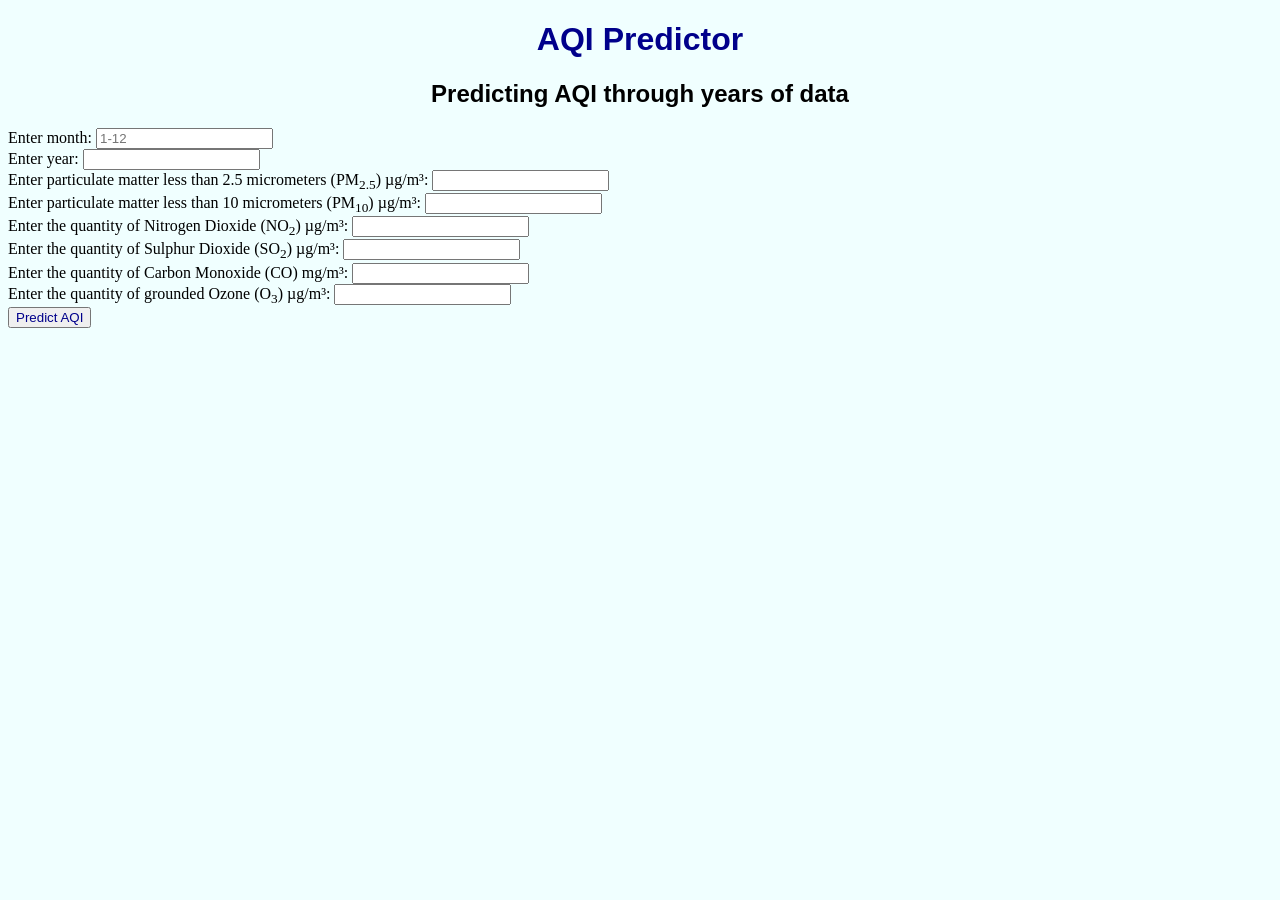
==== index.html @ f8eeca6e "Actual values and percentage error" ====
<!DOCTYPE html>
<html>
    <head>
        <title>
            AQI Predictor
        </title>
        <link rel="stylesheet" href="css.css">
    </head>
    <body>
        <h1>AQI Predictor</h1>
        <h2>Predicting AQI through years of data</h2>
        <form id="aqiForm">
            <label for="month">Enter month:</label>
            <input type="number" id="month" placeholder="1-12">
            <br>
            <label for="year">Enter year:</label>
            <input type="number" id="year">
            <br>
            <label for="pm2_5">Enter particulate matter less than 2.5 micrometers (PM<sub>2.5</sub>) µg/m³:</label>
            <input type="number" id="pm2_5" step="any">
            <br>
            <label for="pm10">Enter particulate matter less than 10 micrometers (PM<sub>10</sub>) µg/m³:</label>
            <input type="number" id="pm10" step="any">
            <br>
            <label for="no2">Enter the quantity of Nitrogen Dioxide (NO<sub>2</sub>) µg/m³:</label>
            <input type="number" id="no2" step="any">
            <br>
            <label for="so2">Enter the quantity of Sulphur Dioxide (SO<sub>2</sub>) µg/m³:</label>
            <input type="number" id="so2" step="any">
            <br>
            <label for="co">Enter the quantity of Carbon Monoxide (CO) mg/m³:</label>
            <input type="number" id="co" step="any">
            <br>
            <label for="ozone">Enter the quantity of grounded Ozone (O<sub>3</sub>) µg/m³:</label>
            <input type="number" id="ozone" step="any">
            <br>
            <button type="submit">Predict AQI</button>
        </form>
        <div id="result"></div>
    <script>
        function calculateSubIndex(conc, breakpoints) {
    for (let [cLo, cHi, iLo, iHi] of breakpoints) {
        if (conc >= cLo && conc <= cHi) {
            return ((iHi - iLo) / (cHi - cLo)) * (conc - cLo) + iLo;
        }
    }
    return null; // out of defined range
}

function calculateActualAQI(pm2_5, pm10, no2, so2, co, ozone) {
    const breakpoints = {
        pm2_5: [[0,30,0,50],[31,60,51,100],[61,90,101,200],[91,120,201,300],[121,250,301,400],[251,380,401,500]],
        pm10:  [[0,50,0,50],[51,100,51,100],[101,250,101,200],[251,350,201,300],[351,430,301,400],[431,510,401,500]],
        no2:   [[0,40,0,50],[41,80,51,100],[81,180,101,200],[181,280,201,300],[281,400,301,400],[401,500,401,500]],
        so2:   [[0,40,0,50],[41,80,51,100],[81,380,101,200],[381,800,201,300],[801,1600,301,400],[1601,2100,401,500]],
        co:    [[0,1,0,50],[1.1,2,51,100],[2.1,10,101,200],[10.1,17,201,300],[17.1,34,301,400],[34.1,50,401,500]],
        ozone: [[0,50,0,50],[51,100,51,100],[101,168,101,200],[169,208,201,300],[209,748,301,400],[749,1000,401,500]]
    };

    const subIndices = [
        calculateSubIndex(pm2_5, breakpoints.pm2_5),
        calculateSubIndex(pm10, breakpoints.pm10),
        calculateSubIndex(no2, breakpoints.no2),
        calculateSubIndex(so2, breakpoints.so2),
        calculateSubIndex(co, breakpoints.co),
        calculateSubIndex(ozone, breakpoints.ozone)
    ].filter(v => v !== null);

    return Math.max(...subIndices);
}
        const BACKEND_URL = "https://aqi-prediction-delhi.onrender.com";

    // Wake up the backend as soon as the page loads and shows a notification
    if (Notification.permission !== "granted" && Notification.permission !== "denied") {
    Notification.requestPermission();
}

window.addEventListener("load", () => {
    fetch(BACKEND_URL)
        .then(() => {
            console.log("Backend warmed up");
            if (Notification.permission === "granted") {
                new Notification("AQI Predictor is ready!", {
                    body: "The backend has finished waking up — you can predict now."
                });
            }
        })
        .catch(error => console.log("Backend warm-up:", error));
});

    document.getElementById("aqiForm").addEventListener("submit", function(event) {
        event.preventDefault();
        document.getElementById("result").innerText = "Predicting... this may take up to a minute if the server was idle.";
        const month = document.getElementById("month").value;
        const year = document.getElementById("year").value;
        const pm2_5 = document.getElementById("pm2_5").value;
        const pm10 = document.getElementById("pm10").value;
        const no2 = document.getElementById("no2").value;
        const so2 = document.getElementById("so2").value;
        const co = document.getElementById("co").value;
        const ozone = document.getElementById("ozone").value;

        fetch(BACKEND_URL + "/predict", {
            method: "POST",
            headers: {
                "Content-Type": "application/json"
            },
            body: JSON.stringify({
                month: month,
                year: year,
                pm2_5: pm2_5,
                pm10: pm10,
                no2: no2,
                so2: so2,
                co: co,
                ozone: ozone
            })
        })
        .then(response => response.json())
.then(data => {
    const predicted = data.Predicted_AQI;
    const actual = calculateActualAQI(
        parseFloat(pm2_5), parseFloat(pm10), parseFloat(no2),
        parseFloat(so2), parseFloat(co), parseFloat(ozone)
    );
    const error = Math.abs(predicted - actual) / actual * 100;

    document.getElementById("result").innerHTML =
        "Predicted AQI: " + predicted.toFixed(2) + "<br>" +
        "Calculated Actual AQI: " + actual.toFixed(2) + "<br>" +
        "Percentage Error: " + error.toFixed(2) + "%";
})
        .catch(error => {
            console.error("Error:", error);
            document.getElementById("result").innerText =
                "Something went wrong.";
        });
    });
    </script>
    </body>
</html>
---- css.css ----
body{
    background-color:azure ;
}

h1{
    color:darkblue;
    font-family: arial;
    text-align: center;
}

h2{
    color:black;
    font-family: arial;
    text-align: center;
}

label{
    color:black;
    font-family: verdana;
}

div{
    color:black;
    font-family: arial;
}

button{
    color:darkblue;
}

body{
    background-color:azure ;
}

h1{
    color:darkblue;
    font-family: arial;
    text-align: center;
}

h2{
    color:black;
    font-family: arial;
    text-align: center;
}

label{
    color:black;
    font-family: verdana;
}

div{
    color:black;
    font-family: arial;
}

button{
    color:darkblue;

}
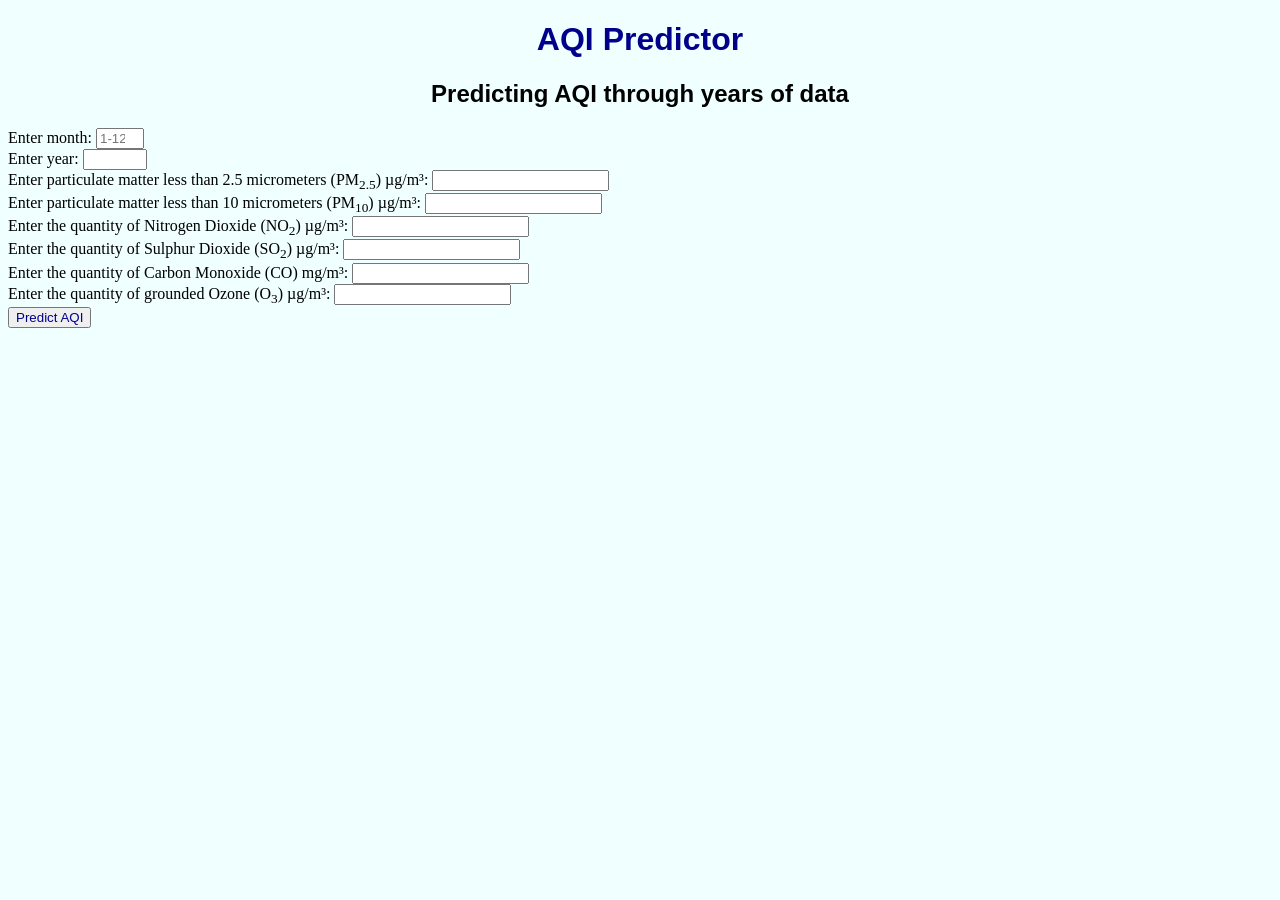
==== commit c079d694: "Added input validation" ====
--- a/index.html
+++ b/index.html
@@ -11,28 +11,28 @@
         <h2>Predicting AQI through years of data</h2>
         <form id="aqiForm">
             <label for="month">Enter month:</label>
-            <input type="number" id="month" placeholder="1-12">
+            <input type="number" id="month" placeholder="1-12" min="1" max="12">
             <br>
             <label for="year">Enter year:</label>
-            <input type="number" id="year">
+            <input type="number" id="year" min="2000" max="2100">
             <br>
             <label for="pm2_5">Enter particulate matter less than 2.5 micrometers (PM<sub>2.5</sub>) µg/m³:</label>
-            <input type="number" id="pm2_5" step="any">
+            <input type="number" id="pm2_5" step="any" min="0">
             <br>
             <label for="pm10">Enter particulate matter less than 10 micrometers (PM<sub>10</sub>) µg/m³:</label>
-            <input type="number" id="pm10" step="any">
+            <input type="number" id="pm10" step="any" min="0">
             <br>
             <label for="no2">Enter the quantity of Nitrogen Dioxide (NO<sub>2</sub>) µg/m³:</label>
-            <input type="number" id="no2" step="any">
+            <input type="number" id="no2" step="any" min="0">
             <br>
             <label for="so2">Enter the quantity of Sulphur Dioxide (SO<sub>2</sub>) µg/m³:</label>
-            <input type="number" id="so2" step="any">
+            <input type="number" id="so2" step="any" min="0">
             <br>
             <label for="co">Enter the quantity of Carbon Monoxide (CO) mg/m³:</label>
-            <input type="number" id="co" step="any">
+            <input type="number" id="co" step="any" min="0">
             <br>
             <label for="ozone">Enter the quantity of grounded Ozone (O<sub>3</sub>) µg/m³:</label>
-            <input type="number" id="ozone" step="any">
+            <input type="number" id="ozone" step="any" min="0">
             <br>
             <button type="submit">Predict AQI</button>
         </form>
@@ -119,16 +119,29 @@
         .then(response => response.json())
 .then(data => {
     const predicted = data.Predicted_AQI;
+
     const actual = calculateActualAQI(
-        parseFloat(pm2_5), parseFloat(pm10), parseFloat(no2),
-        parseFloat(so2), parseFloat(co), parseFloat(ozone)
+        parseFloat(pm2_5),
+        parseFloat(pm10),
+        parseFloat(no2),
+        parseFloat(so2),
+        parseFloat(co),
+        parseFloat(ozone)
     );
-    const error = Math.abs(predicted - actual) / actual * 100;
+
+    let errorText;
+
+    if (actual === 0) {
+        errorText = "N/A (calculated AQI is 0)";
+    } else {
+        const error = Math.abs(predicted - actual) / actual * 100;
+        errorText = error.toFixed(2) + "%";
+    }
 
     document.getElementById("result").innerHTML =
         "Predicted AQI: " + predicted.toFixed(2) + "<br>" +
-        "Calculated Actual AQI: " + actual.toFixed(2) + "<br>" +
-        "Percentage Error: " + error.toFixed(2) + "%";
+        "Calculated AQI: " + actual.toFixed(2) + "<br>" +
+        "Percentage Error: " + errorText;
 })
         .catch(error => {
             console.error("Error:", error);
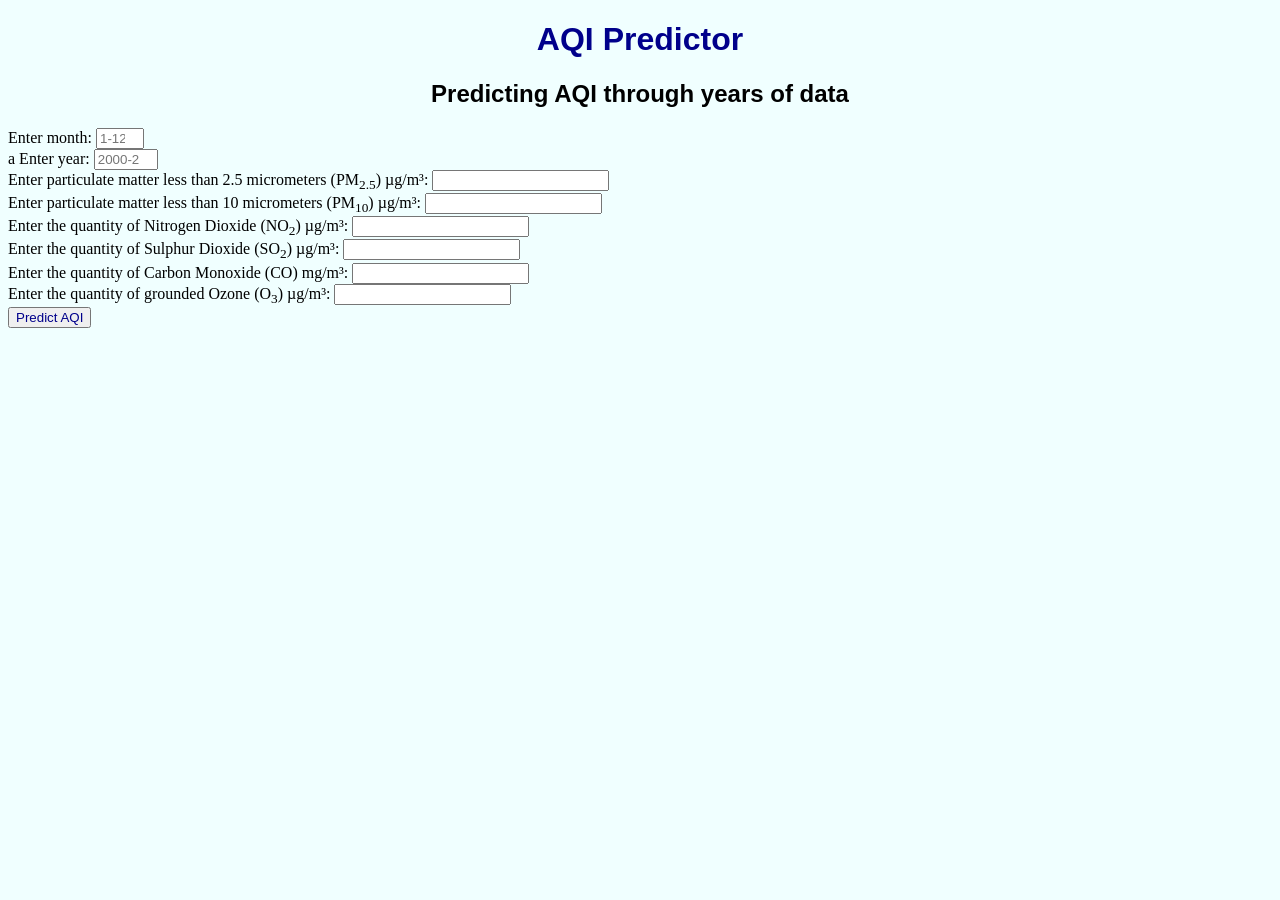
==== commit 5410d2eb: "Added placeholder for year" ====
--- a/index.html
+++ b/index.html
@@ -12,9 +12,9 @@
         <form id="aqiForm">
             <label for="month">Enter month:</label>
             <input type="number" id="month" placeholder="1-12" min="1" max="12">
-            <br>
+            <br>a
             <label for="year">Enter year:</label>
-            <input type="number" id="year" min="2000" max="2100">
+            <input type="number" id="year" min="2000" max="2100" placeholder="2000-2100">
             <br>
             <label for="pm2_5">Enter particulate matter less than 2.5 micrometers (PM<sub>2.5</sub>) µg/m³:</label>
             <input type="number" id="pm2_5" step="any" min="0">
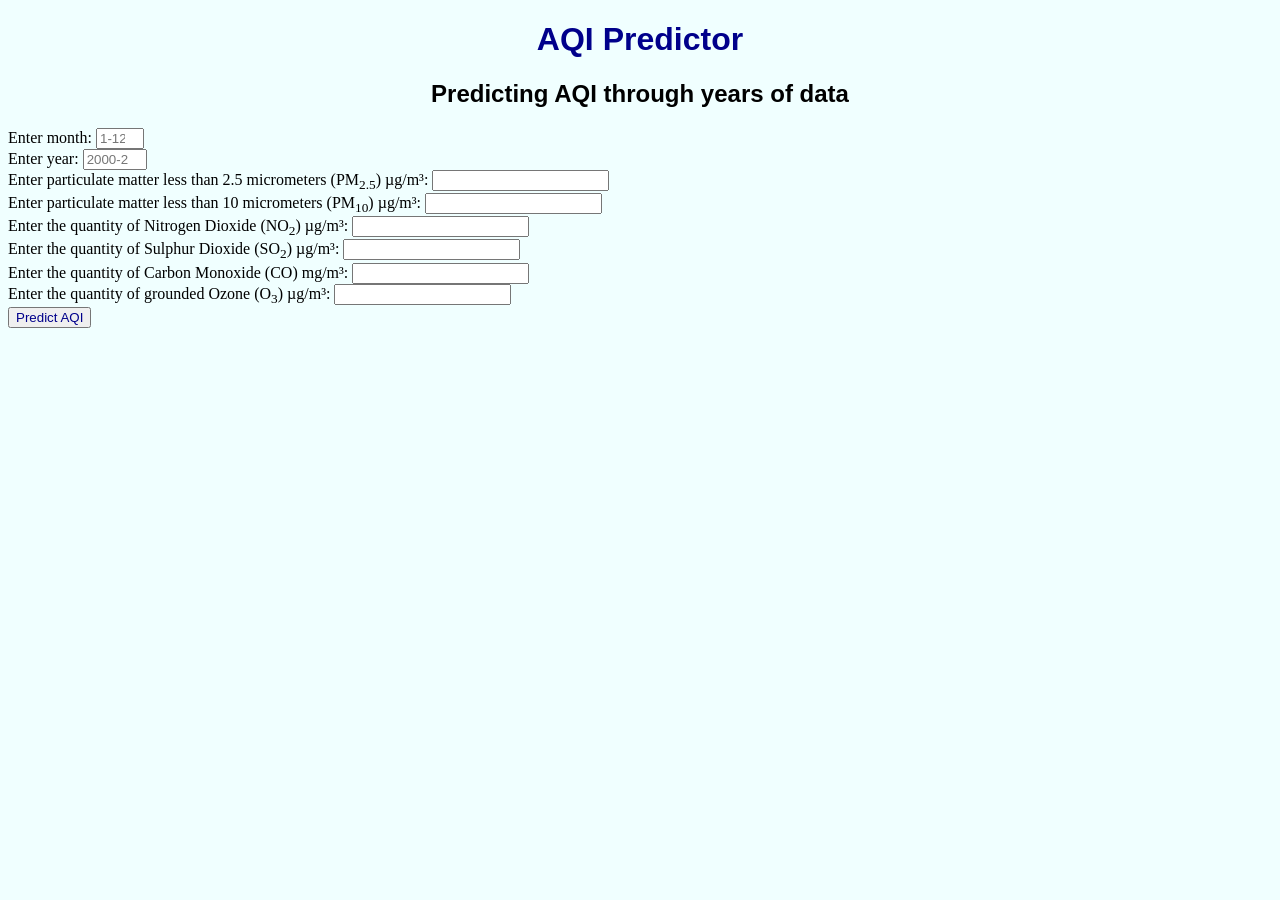
==== commit b6358d14: "Fixed typo" ====
--- a/index.html
+++ b/index.html
@@ -12,7 +12,7 @@
         <form id="aqiForm">
             <label for="month">Enter month:</label>
             <input type="number" id="month" placeholder="1-12" min="1" max="12">
-            <br>a
+            <br>
             <label for="year">Enter year:</label>
             <input type="number" id="year" min="2000" max="2100" placeholder="2000-2100">
             <br>
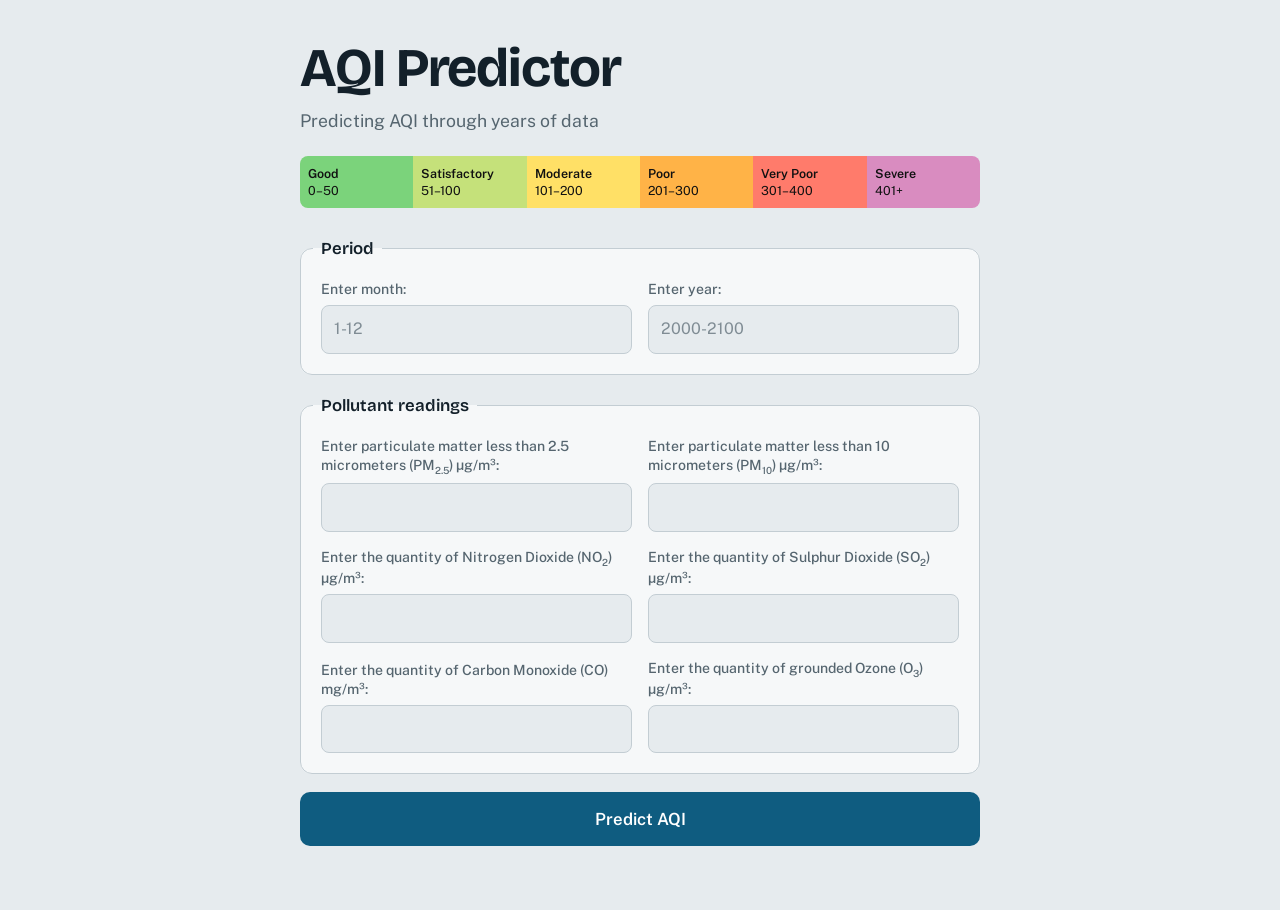
==== commit 57379fd6: "Improving frontend" ====
--- a/index.html
+++ b/index.html
@@ -1,50 +1,92 @@
 <!DOCTYPE html>
-<html>
-    <head>
-        <title>
-            AQI Predictor
-        </title>
-        <link rel="stylesheet" href="css.css">
-    </head>
-    <body>
-        <h1>AQI Predictor</h1>
-        <h2>Predicting AQI through years of data</h2>
+<html lang="en">
+<head>
+    <meta charset="UTF-8">
+    <meta name="viewport" content="width=device-width, initial-scale=1">
+    <title>AQI Predictor</title>
+    <link rel="preconnect" href="https://fonts.googleapis.com">
+    <link rel="preconnect" href="https://fonts.gstatic.com" crossorigin>
+    <link href="https://fonts.googleapis.com/css2?family=Bricolage+Grotesque:wght@600;700&family=Public+Sans:wght@400;500;600&display=swap" rel="stylesheet">
+    <link rel="stylesheet" href="css.css">
+</head>
+<body>
+    <main class="page">
+        <header class="intro">
+            <h1>AQI Predictor</h1>
+            <h2>Predicting AQI through years of data</h2>
+            <ul class="scale" aria-label="AQI categories">
+                <li class="s1"><b>Good</b> 0–50</li>
+                <li class="s2"><b>Satisfactory</b> 51–100</li>
+                <li class="s3"><b>Moderate</b> 101–200</li>
+                <li class="s4"><b>Poor</b> 201–300</li>
+                <li class="s5"><b>Very Poor</b> 301–400</li>
+                <li class="s6"><b>Severe</b> 401+</li>
+            </ul>
+        </header>
+
         <form id="aqiForm">
-            <label for="month">Enter month:</label>
-            <input type="number" id="month" placeholder="1-12" min="1" max="12">
-            <br>
-            <label for="year">Enter year:</label>
-            <input type="number" id="year" min="2000" max="2100" placeholder="2000-2100">
-            <br>
-            <label for="pm2_5">Enter particulate matter less than 2.5 micrometers (PM<sub>2.5</sub>) µg/m³:</label>
-            <input type="number" id="pm2_5" step="any" min="0">
-            <br>
-            <label for="pm10">Enter particulate matter less than 10 micrometers (PM<sub>10</sub>) µg/m³:</label>
-            <input type="number" id="pm10" step="any" min="0">
-            <br>
-            <label for="no2">Enter the quantity of Nitrogen Dioxide (NO<sub>2</sub>) µg/m³:</label>
-            <input type="number" id="no2" step="any" min="0">
-            <br>
-            <label for="so2">Enter the quantity of Sulphur Dioxide (SO<sub>2</sub>) µg/m³:</label>
-            <input type="number" id="so2" step="any" min="0">
-            <br>
-            <label for="co">Enter the quantity of Carbon Monoxide (CO) mg/m³:</label>
-            <input type="number" id="co" step="any" min="0">
-            <br>
-            <label for="ozone">Enter the quantity of grounded Ozone (O<sub>3</sub>) µg/m³:</label>
-            <input type="number" id="ozone" step="any" min="0">
-            <br>
-            <button type="submit">Predict AQI</button>
+            <fieldset class="group">
+                <legend>Period</legend>
+                <div class="grid two">
+                <div class="field">
+                    <label for="month">Enter month:</label>
+                    <input type="number" id="month" placeholder="1-12" min="1" max="12" required>
+                </div>
+                <div class="field">
+                    <label for="year">Enter year:</label>
+                    <input type="number" id="year" placeholder="2000-2100" min="2000" max="2100" required>
+                </div>
+                </div>
+            </fieldset>
+
+            <fieldset class="group">
+                <legend>Pollutant readings</legend>
+                <div class="grid two">
+                <div class="field">
+                    <label for="pm2_5">Enter particulate matter less than 2.5 micrometers (PM<sub>2.5</sub>) µg/m³:</label>
+                    <input type="number" id="pm2_5" step="any" min="0" required>
+                </div>
+                <div class="field">
+                    <label for="pm10">Enter particulate matter less than 10 micrometers (PM<sub>10</sub>) µg/m³:</label>
+                    <input type="number" id="pm10" step="any" min="0" required>
+                </div>
+                <div class="field">
+                    <label for="no2">Enter the quantity of Nitrogen Dioxide (NO<sub>2</sub>) µg/m³:</label>
+                    <input type="number" id="no2" step="any" min="0" required>
+                </div>
+                <div class="field">
+                    <label for="so2">Enter the quantity of Sulphur Dioxide (SO<sub>2</sub>) µg/m³:</label>
+                    <input type="number" id="so2" step="any" min="0" required>
+                </div>
+                <div class="field">
+                    <label for="co">Enter the quantity of Carbon Monoxide (CO) mg/m³:</label>
+                    <input type="number" id="co" step="any" min="0" required>
+                </div>
+                <div class="field">
+                    <label for="ozone">Enter the quantity of grounded Ozone (O<sub>3</sub>) µg/m³:</label>
+                    <input type="number" id="ozone" step="any" min="0" required>
+                </div>
+                </div>
+            </fieldset>
+
+            <button type="submit" id="submitBtn">Predict AQI</button>
         </form>
-        <div id="result"></div>
-    <script>
-        function calculateSubIndex(conc, breakpoints) {
+        <div id="result" role="status" aria-live="polite"></div>
+    </main>
+
+<script>
+// Linear interpolation inside the matching breakpoint band.
+// Fixed: values that fall in the gaps between bands (e.g. 30.5) or above the
+// top band no longer return null; they use the next band / the top band.
+function calculateSubIndex(conc, breakpoints) {
+    if (isNaN(conc)) return null;
     for (let [cLo, cHi, iLo, iHi] of breakpoints) {
-        if (conc >= cLo && conc <= cHi) {
-            return ((iHi - iLo) / (cHi - cLo)) * (conc - cLo) + iLo;
+        if (conc <= cHi) {
+            const c = Math.max(conc, cLo);
+            return ((iHi - iLo) / (cHi - cLo)) * (c - cLo) + iLo;
         }
     }
-    return null; // out of defined range
+    return 500; // above the highest band
 }
 
 function calculateActualAQI(pm2_5, pm10, no2, so2, co, ozone) {
@@ -66,12 +108,26 @@
         calculateSubIndex(ozone, breakpoints.ozone)
     ].filter(v => v !== null);
 
-    return Math.max(...subIndices);
-}
-        const BACKEND_URL = "https://aqi-prediction-delhi.onrender.com";
-
-    // Wake up the backend as soon as the page loads and shows a notification
-    if (Notification.permission !== "granted" && Notification.permission !== "denied") {
+    return subIndices.length ? Math.max(...subIndices) : null;
+}
+
+// Indian National AQI categories
+function aqiCategory(aqi) {
+    if (aqi <= 50)  return { label: "Good",         color: "#7bd37b" };
+    if (aqi <= 100) return { label: "Satisfactory", color: "#c5e17a" };
+    if (aqi <= 200) return { label: "Moderate",     color: "#ffe066" };
+    if (aqi <= 300) return { label: "Poor",         color: "#ffb347" };
+    if (aqi <= 400) return { label: "Very Poor",    color: "#ff7b6b" };
+    return                 { label: "Severe",       color: "#d98cc0" };
+}
+
+const BACKEND_URL = "https://aqi-prediction-delhi.onrender.com";
+const resultEl = document.getElementById("result");
+const submitBtn = document.getElementById("submitBtn");
+
+// Wake up the backend as soon as the page loads and shows a notification
+const canNotify = "Notification" in window;
+if (canNotify && Notification.permission !== "granted" && Notification.permission !== "denied") {
     Notification.requestPermission();
 }
 
@@ -79,7 +135,7 @@
     fetch(BACKEND_URL)
         .then(() => {
             console.log("Backend warmed up");
-            if (Notification.permission === "granted") {
+            if (canNotify && Notification.permission === "granted") {
                 new Notification("AQI Predictor is ready!", {
                     body: "The backend has finished waking up — you can predict now."
                 });
@@ -88,67 +144,68 @@
         .catch(error => console.log("Backend warm-up:", error));
 });
 
-    document.getElementById("aqiForm").addEventListener("submit", function(event) {
-        event.preventDefault();
-        document.getElementById("result").innerText = "Predicting... this may take up to a minute if the server was idle.";
-        const month = document.getElementById("month").value;
-        const year = document.getElementById("year").value;
-        const pm2_5 = document.getElementById("pm2_5").value;
-        const pm10 = document.getElementById("pm10").value;
-        const no2 = document.getElementById("no2").value;
-        const so2 = document.getElementById("so2").value;
-        const co = document.getElementById("co").value;
-        const ozone = document.getElementById("ozone").value;
-
-        fetch(BACKEND_URL + "/predict", {
-            method: "POST",
-            headers: {
-                "Content-Type": "application/json"
-            },
-            body: JSON.stringify({
-                month: month,
-                year: year,
-                pm2_5: pm2_5,
-                pm10: pm10,
-                no2: no2,
-                so2: so2,
-                co: co,
-                ozone: ozone
-            })
-        })
-        .then(response => response.json())
-.then(data => {
-    const predicted = data.Predicted_AQI;
-
-    const actual = calculateActualAQI(
-        parseFloat(pm2_5),
-        parseFloat(pm10),
-        parseFloat(no2),
-        parseFloat(so2),
-        parseFloat(co),
-        parseFloat(ozone)
-    );
-
-    let errorText;
-
-    if (actual === 0) {
-        errorText = "N/A (calculated AQI is 0)";
-    } else {
-        const error = Math.abs(predicted - actual) / actual * 100;
-        errorText = error.toFixed(2) + "%";
-    }
-
-    document.getElementById("result").innerHTML =
-        "Predicted AQI: " + predicted.toFixed(2) + "<br>" +
-        "Calculated AQI: " + actual.toFixed(2) + "<br>" +
-        "Percentage Error: " + errorText;
-})
-        .catch(error => {
-            console.error("Error:", error);
-            document.getElementById("result").innerText =
-                "Something went wrong.";
-        });
+document.getElementById("aqiForm").addEventListener("submit", function(event) {
+    event.preventDefault();
+    resultEl.className = "";
+    resultEl.innerText = "Predicting... this may take up to a minute if the server was idle.";
+    submitBtn.disabled = true;
+
+    const month = document.getElementById("month").value;
+    const year = document.getElementById("year").value;
+    const pm2_5 = document.getElementById("pm2_5").value;
+    const pm10 = document.getElementById("pm10").value;
+    const no2 = document.getElementById("no2").value;
+    const so2 = document.getElementById("so2").value;
+    const co = document.getElementById("co").value;
+    const ozone = document.getElementById("ozone").value;
+
+    fetch(BACKEND_URL + "/predict", {
+        method: "POST",
+        headers: { "Content-Type": "application/json" },
+        body: JSON.stringify({ month, year, pm2_5, pm10, no2, so2, co, ozone })
+    })
+    .then(response => {
+        if (!response.ok) throw new Error("Server responded with status " + response.status);
+        return response.json();
+    })
+    .then(data => {
+        const predicted = Number(data.Predicted_AQI);
+        if (!isFinite(predicted)) throw new Error("Invalid prediction received");
+
+        const actual = calculateActualAQI(
+            parseFloat(pm2_5), parseFloat(pm10), parseFloat(no2),
+            parseFloat(so2), parseFloat(co), parseFloat(ozone)
+        );
+
+        let errorText;
+        let actualText;
+        if (actual === null) {
+            actualText = "N/A";
+            errorText = "N/A (could not calculate AQI)";
+        } else {
+            actualText = actual.toFixed(2);
+            errorText = actual === 0
+                ? "N/A (calculated AQI is 0)"
+                : (Math.abs(predicted - actual) / actual * 100).toFixed(2) + "%";
+        }
+
+        const cat = aqiCategory(predicted);
+        resultEl.style.borderLeftColor = cat.color;
+        resultEl.innerHTML =
+            "Predicted AQI: " + predicted.toFixed(2) + "<br>" +
+            "Calculated AQI: " + actualText + "<br>" +
+            "Percentage Error: " + errorText + "<br>" +
+            '<span class="category" style="background:' + cat.color + '">' + cat.label + "</span>";
+    })
+    .catch(error => {
+        console.error("Error:", error);
+        resultEl.className = "error";
+        resultEl.innerText = "Something went wrong. Check your values and try again in a moment.";
+    })
+    .finally(() => {
+        submitBtn.disabled = false;
     });
-    </script>
-    </body>
+});
+</script>
+</body>
 </html>
--- a/css.css
+++ b/css.css
@@ -1,61 +1,223 @@
-
-body{
-    background-color:azure ;
-}
-
-h1{
-    color:darkblue;
-    font-family: arial;
-    text-align: center;
-}
-
-h2{
-    color:black;
-    font-family: arial;
-    text-align: center;
-}
-
-label{
-    color:black;
-    font-family: verdana;
-}
-
-div{
-    color:black;
-    font-family: arial;
-}
-
-button{
-    color:darkblue;
-}
-
-body{
-    background-color:azure ;
-}
-
-h1{
-    color:darkblue;
-    font-family: arial;
-    text-align: center;
-}
-
-h2{
-    color:black;
-    font-family: arial;
-    text-align: center;
-}
-
-label{
-    color:black;
-    font-family: verdana;
-}
-
-div{
-    color:black;
-    font-family: arial;
-}
-
-button{
-    color:darkblue;
-
-}+/* AQI Predictor — haze palette: smog-grey surfaces, ink text, one blue accent */
+:root {
+    --bg: #e6ebee;
+    --surface: #f6f8f9;
+    --ink: #13202a;
+    --muted: #55656f;
+    --line: #c3cdd3;
+    --accent: #0f5c80;
+    --accent-ink: #ffffff;
+    --focus: #0f5c80;
+    --result-bg: #ffffff;
+    --error: #b4232c;
+    --font-body: "Public Sans", system-ui, -apple-system, "Segoe UI", Roboto, sans-serif;
+    --font-head: "Bricolage Grotesque", "Public Sans", system-ui, sans-serif;
+}
+
+@media (prefers-color-scheme: dark) {
+    :root {
+        --bg: #0f1a21;
+        --surface: #16242d;
+        --ink: #e8eef1;
+        --muted: #9db0ba;
+        --line: #2c3f4a;
+        --accent: #5cb8e4;
+        --accent-ink: #08202c;
+        --focus: #5cb8e4;
+        --result-bg: #1c2d38;
+        --error: #ff8a90;
+    }
+}
+
+*, *::before, *::after { box-sizing: border-box; }
+
+html { -webkit-text-size-adjust: 100%; }
+
+body {
+    margin: 0;
+    background: var(--bg);
+    color: var(--ink);
+    font-family: var(--font-body);
+    font-size: 1rem;
+    line-height: 1.55;
+}
+
+.page {
+    max-width: 720px;
+    margin: 0 auto;
+    padding: 40px 20px 64px;
+}
+
+/* ---------- Header ---------- */
+.intro { margin-bottom: 28px; }
+
+h1 {
+    margin: 0;
+    font-family: var(--font-head);
+    font-size: clamp(2.2rem, 7vw, 3.4rem);
+    font-weight: 700;
+    line-height: 1.05;
+    letter-spacing: -0.02em;
+}
+
+h2 {
+    margin: 10px 0 22px;
+    font-size: 1.1rem;
+    font-weight: 400;
+    color: var(--muted);
+}
+
+/* AQI category scale: the one distinctive element */
+.scale {
+    display: grid;
+    grid-template-columns: repeat(6, 1fr);
+    gap: 0;
+    margin: 0;
+    padding: 0;
+    list-style: none;
+    border-radius: 8px;
+    overflow: hidden;
+    font-size: 0.78rem;
+    line-height: 1.3;
+}
+
+.scale li {
+    padding: 10px 8px 9px;
+    color: #111;
+}
+
+.scale b { display: block; font-weight: 600; }
+
+.s1 { background: #7bd37b; }
+.s2 { background: #c5e17a; }
+.s3 { background: #ffe066; }
+.s4 { background: #ffb347; }
+.s5 { background: #ff7b6b; }
+.s6 { background: #d98cc0; }
+
+@media (max-width: 560px) {
+    .scale { grid-template-columns: repeat(3, 1fr); }
+}
+
+/* ---------- Form ---------- */
+form {
+    display: grid;
+    gap: 18px;
+}
+
+fieldset.group {
+    margin: 0;
+    padding: 18px 20px 20px;
+    background: var(--surface);
+    border: 1px solid var(--line);
+    border-radius: 12px;
+    min-inline-size: 0;
+}
+
+legend {
+    padding: 0 8px;
+    margin-left: -8px;
+    font-family: var(--font-head);
+    font-size: 1.05rem;
+    font-weight: 600;
+}
+
+.grid { display: grid; gap: 16px; }
+.grid.two { grid-template-columns: repeat(2, minmax(0, 1fr)); }
+
+@media (max-width: 600px) {
+    .grid.two { grid-template-columns: 1fr; }
+}
+
+.field {
+    display: flex;
+    flex-direction: column;
+    justify-content: flex-end;
+    gap: 6px;
+}
+
+label {
+    font-size: 0.88rem;
+    font-weight: 500;
+    line-height: 1.35;
+    color: var(--muted);
+}
+
+label sub { font-size: 0.7em; }
+
+input {
+    width: 100%;
+    padding: 11px 12px;
+    font: inherit;
+    color: var(--ink);
+    background: var(--bg);
+    border: 1px solid var(--line);
+    border-radius: 8px;
+    transition: border-color 0.15s, box-shadow 0.15s;
+}
+
+input::placeholder { color: var(--muted); opacity: 0.7; }
+
+input:hover { border-color: var(--muted); }
+
+input:focus-visible {
+    outline: none;
+    border-color: var(--focus);
+    box-shadow: 0 0 0 3px color-mix(in srgb, var(--focus) 30%, transparent);
+}
+
+input:user-invalid { border-color: var(--error); }
+
+button {
+    padding: 14px 20px;
+    font: inherit;
+    font-weight: 600;
+    font-size: 1.05rem;
+    color: var(--accent-ink);
+    background: var(--accent);
+    border: 0;
+    border-radius: 10px;
+    cursor: pointer;
+    transition: filter 0.15s, transform 0.1s;
+}
+
+button:hover:not(:disabled) { filter: brightness(1.08); }
+button:active:not(:disabled) { transform: translateY(1px); }
+
+button:focus-visible {
+    outline: 3px solid var(--focus);
+    outline-offset: 3px;
+}
+
+button:disabled { opacity: 0.6; cursor: wait; }
+
+/* ---------- Result ---------- */
+#result {
+    margin-top: 26px;
+    padding: 20px 22px;
+    background: var(--result-bg);
+    color: var(--ink);
+    border: 1px solid var(--line);
+    border-left: 8px solid var(--line);
+    border-radius: 12px;
+    font-size: 1.05rem;
+    line-height: 1.8;
+}
+
+#result:empty { display: none; }
+
+#result .category {
+    display: inline-block;
+    margin-top: 8px;
+    padding: 3px 14px;
+    border-radius: 999px;
+    font-weight: 600;
+    line-height: 1.5;
+    color: #111;
+}
+
+#result.error { border-left-color: var(--error); }
+
+@media (prefers-reduced-motion: reduce) {
+    * { transition: none !important; }
+}
